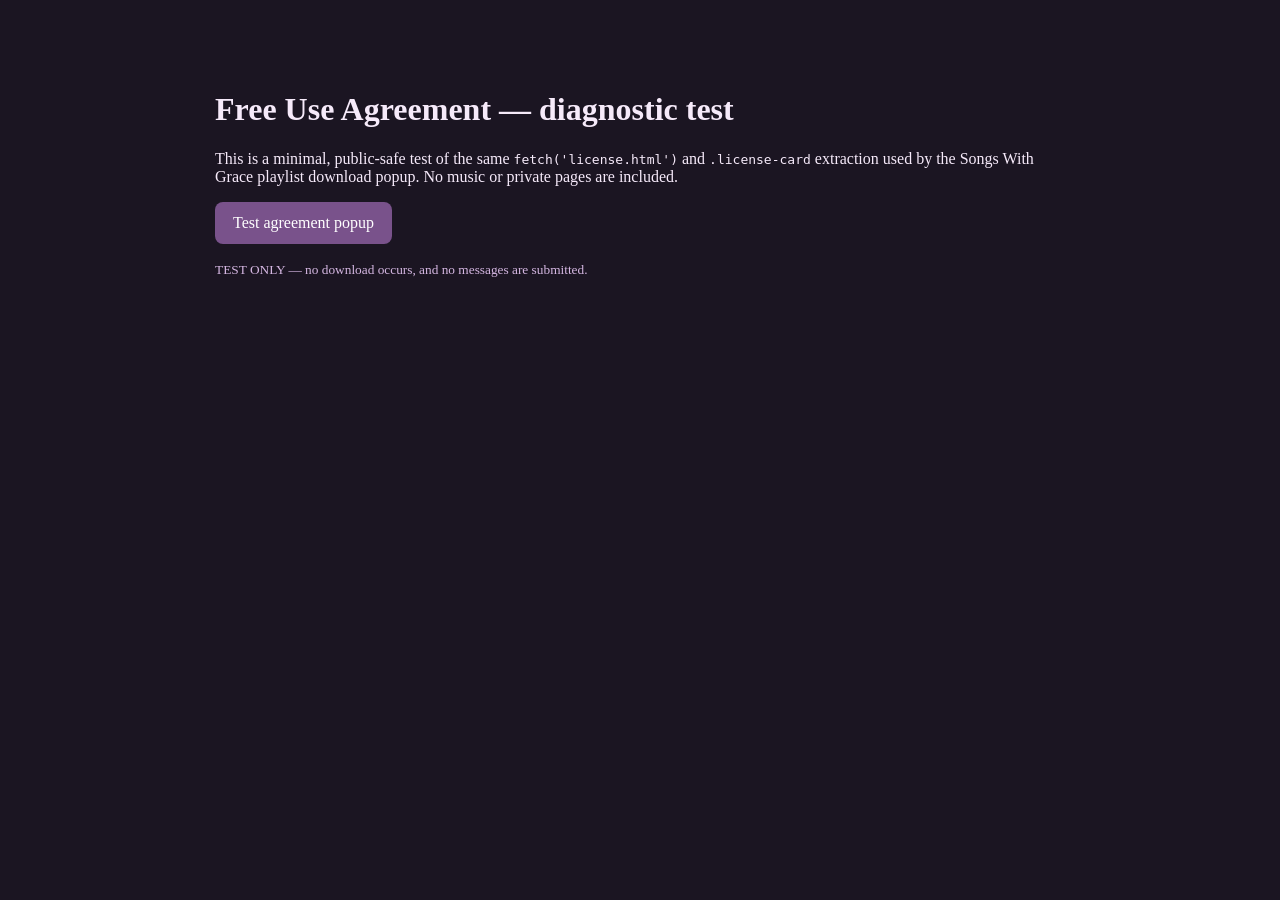
==== index.html @ 756e4d99 "Add files via upload" ====
<!doctype html><html lang="en"><head><meta charset="utf-8"><meta name="viewport" content="width=device-width,initial-scale=1"><title>SWG License Popup Diagnostic — TEST ONLY</title><style>body{font-family:Georgia,serif;background:#1b1522;color:#f6eafa;max-width:850px;margin:50px auto;padding:20px}button{font:inherit;padding:12px 18px;border-radius:8px;background:#79528b;color:white;border:0;cursor:pointer}.panel{background:#f1eaf4;color:#302639;border-radius:16px;padding:26px;margin-top:25px}.panel h2{color:#65407a}.terms{background:#fff;border:1px solid #aaa;border-radius:9px;padding:20px;max-height:300px;overflow:auto}.terms .license-card{background:transparent}label{display:block;margin:20px 0}small{color:#d5b7e2}</style></head><body><h1>Free Use Agreement — diagnostic test</h1><p>This is a minimal, public-safe test of the same <code>fetch('license.html')</code> and <code>.license-card</code> extraction used by the Songs With Grace playlist download popup. No music or private pages are included.</p><button id="open">Test agreement popup</button><section class="panel" id="panel" hidden><h2>Free Use Agreement</h2><p>Selected song: Diagnostic only (no download)</p><div id="terms" class="terms"></div><label><input id="agree" type="checkbox" disabled> I have read and agree to the Free Use License.</label><button id="close">Close</button><p id="status" role="status"></p></section><p><small>TEST ONLY — no download occurs, and no messages are submitted.</small></p><script>const panel=document.getElementById('panel'),terms=document.getElementById('terms'),agree=document.getElementById('agree'),status=document.getElementById('status');document.getElementById('open').addEventListener('click',async()=>{panel.hidden=false;agree.checked=false;agree.disabled=true;terms.textContent='Loading the Free Use License…';status.textContent='';try{const res=await fetch('license.html',{cache:'no-store'});if(!res.ok)throw new Error('License unavailable');const doc=new DOMParser().parseFromString(await res.text(),'text/html');const content=doc.querySelector('.license-card');if(!content)throw new Error('License content unavailable');terms.innerHTML=content.innerHTML;agree.disabled=false;status.textContent='Agreement loaded successfully.'}catch(e){terms.textContent='Unable to load the agreement. Please try again.';status.textContent='Load failed: '+e.message}});document.getElementById('close').addEventListener('click',()=>panel.hidden=true);</script></body></html>
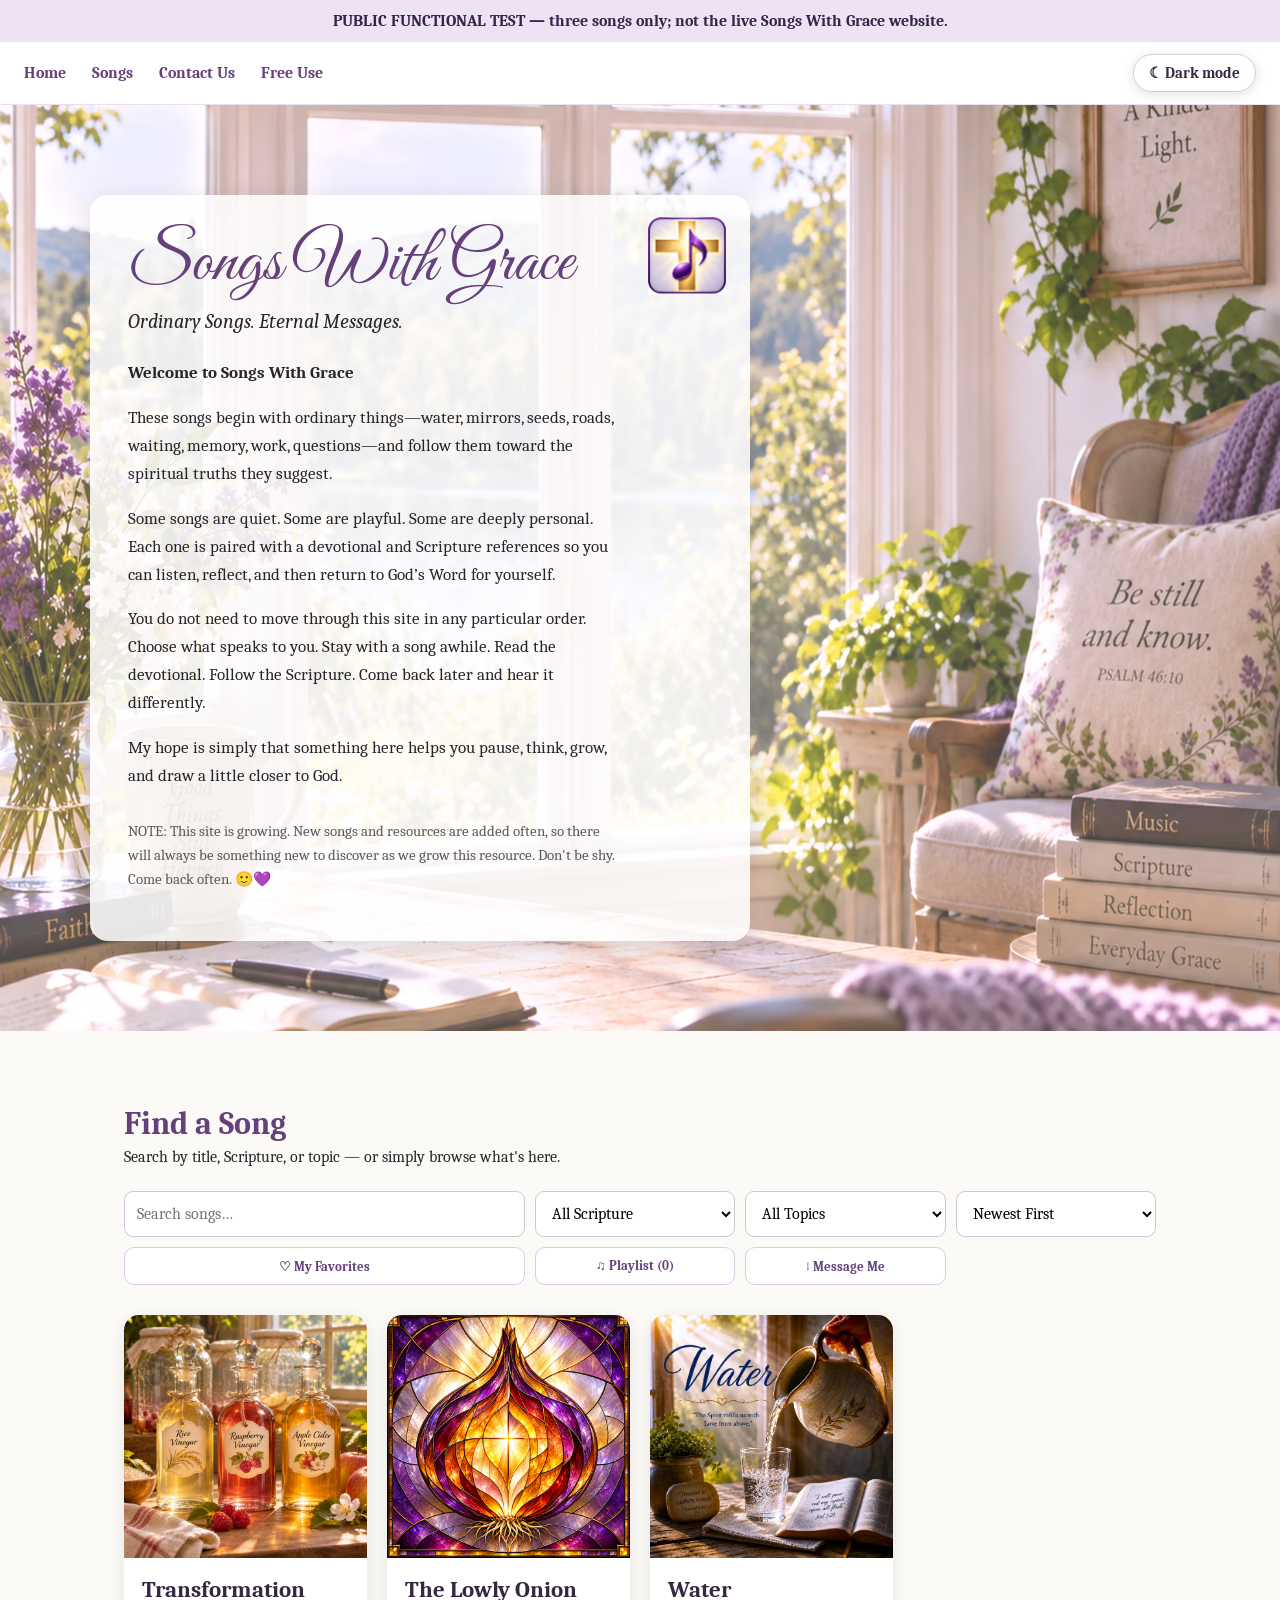
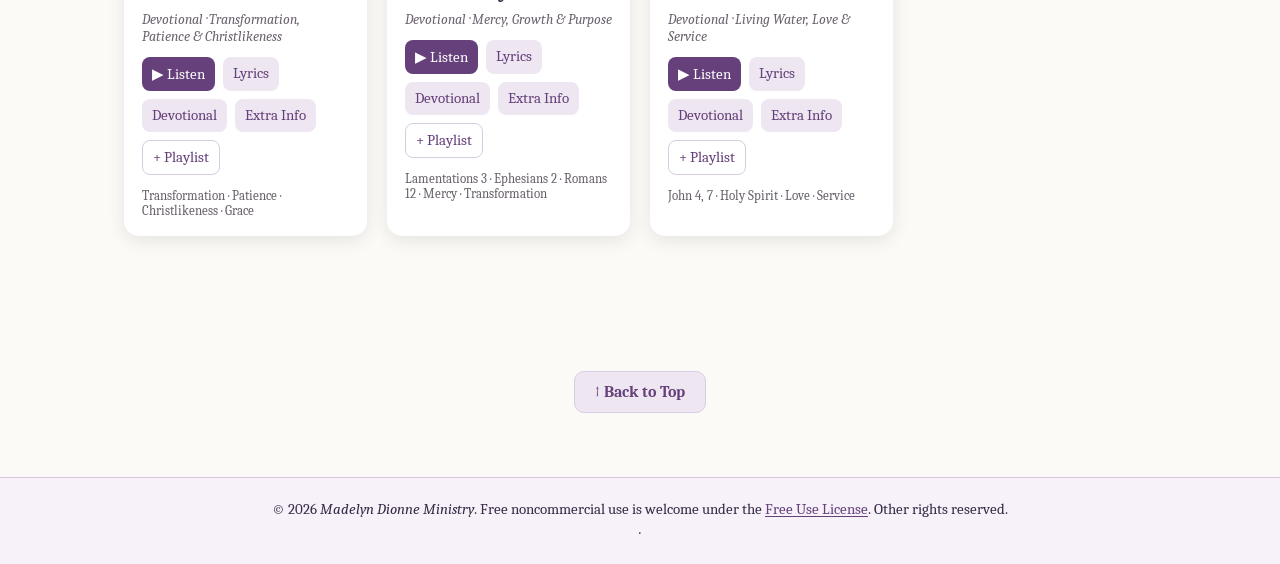
==== commit 443ab381: "Add files via upload" ====
--- a/index.html
+++ b/index.html
@@ -1 +1,264 @@
-<!doctype html><html lang="en"><head><meta charset="utf-8"><meta name="viewport" content="width=device-width,initial-scale=1"><title>SWG License Popup Diagnostic — TEST ONLY</title><style>body{font-family:Georgia,serif;background:#1b1522;color:#f6eafa;max-width:850px;margin:50px auto;padding:20px}button{font:inherit;padding:12px 18px;border-radius:8px;background:#79528b;color:white;border:0;cursor:pointer}.panel{background:#f1eaf4;color:#302639;border-radius:16px;padding:26px;margin-top:25px}.panel h2{color:#65407a}.terms{background:#fff;border:1px solid #aaa;border-radius:9px;padding:20px;max-height:300px;overflow:auto}.terms .license-card{background:transparent}label{display:block;margin:20px 0}small{color:#d5b7e2}</style></head><body><h1>Free Use Agreement — diagnostic test</h1><p>This is a minimal, public-safe test of the same <code>fetch('license.html')</code> and <code>.license-card</code> extraction used by the Songs With Grace playlist download popup. No music or private pages are included.</p><button id="open">Test agreement popup</button><section class="panel" id="panel" hidden><h2>Free Use Agreement</h2><p>Selected song: Diagnostic only (no download)</p><div id="terms" class="terms"></div><label><input id="agree" type="checkbox" disabled> I have read and agree to the Free Use License.</label><button id="close">Close</button><p id="status" role="status"></p></section><p><small>TEST ONLY — no download occurs, and no messages are submitted.</small></p><script>const panel=document.getElementById('panel'),terms=document.getElementById('terms'),agree=document.getElementById('agree'),status=document.getElementById('status');document.getElementById('open').addEventListener('click',async()=>{panel.hidden=false;agree.checked=false;agree.disabled=true;terms.textContent='Loading the Free Use License…';status.textContent='';try{const res=await fetch('license.html',{cache:'no-store'});if(!res.ok)throw new Error('License unavailable');const doc=new DOMParser().parseFromString(await res.text(),'text/html');const content=doc.querySelector('.license-card');if(!content)throw new Error('License content unavailable');terms.innerHTML=content.innerHTML;agree.disabled=false;status.textContent='Agreement loaded successfully.'}catch(e){terms.textContent='Unable to load the agreement. Please try again.';status.textContent='Load failed: '+e.message}});document.getElementById('close').addEventListener('click',()=>panel.hidden=true);</script></body></html>+<!DOCTYPE html>
+
+<html lang="en">
+<head>
+<meta charset="utf-8"/>
+<meta content="width=device-width, initial-scale=1" name="viewport"/>
+<link href="assets/favicon.png" rel="icon" type="image/png"/>
+<title>Songs With Grace</title>
+<link href="https://fonts.googleapis.com" rel="preconnect"/>
+<link crossorigin="" href="https://fonts.gstatic.com" rel="preconnect"/>
+<link href="https://fonts.googleapis.com/css2?family=Caladea:ital,wght@0,400;0,700;1,400;1,700&amp;family=Great+Vibes&amp;display=swap" rel="stylesheet"/>
+<link href="site-nav.css" rel="stylesheet"/><link href="swg-theme.css" rel="stylesheet"/><script src="swg-theme.js"></script>
+<style>
+:root{--purple:#65407a;--deep:#382742;--paper:#fbfaf7;--ink:#29262b;--soft:#eee7f2}
+*{box-sizing:border-box}
+html{scroll-behavior:smooth}
+body{margin:0;font-family:"Caladea",serif;color:var(--ink);background:var(--paper)}
+.hero{min-height:72vh;background:linear-gradient(rgba(255,255,255,.16),rgba(255,255,255,.30)),url('assets/main-page-hero.webp') center/cover no-repeat;display:flex;align-items:center;padding:7vw}
+.hero-box{position:relative;max-width:660px;background:rgba(255,255,255,.86);padding:34px 128px 34px 38px;border-radius:18px;box-shadow:0 8px 30px rgba(0,0,0,.14)}
+.hero-logo{position:absolute;top:22px;right:24px;width:78px;height:78px;object-fit:contain}
+h1{margin:0;color:var(--purple);font-family:"Great Vibes",cursive;font-size:clamp(2.9rem,5.3vw,4.8rem);font-weight:400;line-height:1.02;white-space:nowrap}
+.tagline{font-size:1.25rem;font-style:italic;margin:12px 0 26px}
+.welcome{font-size:1.06rem;line-height:1.65}.growing{font-size:.92rem;color:#5e5960}
+main{max-width:1080px;margin:auto;padding:48px 24px 70px}h2{color:var(--purple);font-size:2rem;margin-bottom:6px}.find-intro{margin-top:0}
+.controls{display:grid;grid-template-columns:2fr repeat(3,1fr);gap:10px;margin:25px 0 30px}
+input,select{width:100%;padding:12px;border:1px solid #cfc6d4;border-radius:9px;background:white;font:inherit}
+.grid{display:grid;grid-template-columns:repeat(4,minmax(0,1fr));gap:20px}
+.card{background:white;border-radius:15px;overflow:hidden;box-shadow:0 5px 18px rgba(0,0,0,.09)}
+.card img{width:100%;aspect-ratio:1;object-fit:cover;display:block}.card-body{padding:18px}.card h3{margin:0 0 8px;font-size:1.45rem;color:var(--deep)}
+.resource-type-card{font-size:.9rem;font-style:italic;color:#6d6370;margin:0 0 12px}.new-song-marker{display:none;margin-left:.28rem;color:var(--purple);font-weight:700;font-size:1rem;vertical-align:super;line-height:1}
+.actions{display:flex;flex-wrap:wrap;gap:8px}.actions a{padding:8px 10px;border-radius:8px;text-decoration:none;color:var(--purple);background:var(--soft);font-size:.92rem}.actions a.listen{background:var(--purple);color:white}
+.meta{font-size:.84rem;margin-top:13px;color:#68616b}.no-results{display:none;padding:20px;background:white;border-radius:12px}
+
+@media(max-width:920px){.controls{grid-template-columns:1fr 1fr}.grid{grid-template-columns:repeat(3,minmax(0,1fr))}}
+@media(max-width:720px){.hero{min-height:68vh;padding:20px}.hero-box{padding:24px 92px 24px 24px}.hero-logo{top:18px;right:18px;width:56px;height:56px}.controls{grid-template-columns:1fr}.grid{grid-template-columns:repeat(2,minmax(0,1fr));gap:12px}.card-body{padding:13px}.actions{gap:5px}.actions a{font-size:.78rem;padding:7px}}
+.favorites-toggle{border:1px solid #d8cce0;background:#fff;color:var(--purple);font-family:inherit;font-weight:700;border-radius:10px;padding:10px 14px;cursor:pointer}.favorites-toggle.active{background:#f3edf6}.favorites-note{text-align:center;color:#6d6370;font-size:.9rem;margin:8px 0 16px}
+.new-feature-mark{color:var(--purple);font-weight:700;margin-left:2px}.new-feature-mark[hidden]{display:none!important}
+.sr-only{position:absolute;width:1px;height:1px;padding:0;margin:-1px;overflow:hidden;clip:rect(0,0,0,0);white-space:nowrap;border:0}
+
+/* SWG Playlist */
+.playlist-add{border:1px solid #d8cce0;background:#fff;color:var(--purple);font:inherit;font-size:.92rem;padding:8px 10px;border-radius:8px;cursor:pointer}.playlist-add.is-added{background:#f3edf6;font-weight:700}.playlist-launch{border:1px solid #d8cce0;background:#fff;color:var(--purple);font-family:inherit;font-weight:700;border-radius:10px;padding:10px 14px;cursor:pointer}.playlist-panel{position:fixed;right:18px;bottom:18px;z-index:10000;width:min(430px,calc(100% - 30px));max-height:min(72vh,650px);display:none;flex-direction:column;background:#fbfaf7;border:1px solid #d8cce0;border-radius:16px;box-shadow:0 12px 34px rgba(0,0,0,.20);overflow:hidden}.playlist-panel.is-open{display:flex}.playlist-head{display:flex;align-items:center;justify-content:space-between;gap:12px;padding:15px 16px 10px;border-bottom:1px solid #e9e1ed}.playlist-head h2{font-size:1.35rem;margin:0}.playlist-close{border:0;background:transparent;color:var(--purple);font:700 1.45rem/1 Caladea,serif;cursor:pointer}.playlist-list{list-style:none;margin:0;padding:8px 12px;overflow:auto}.playlist-item{display:grid;grid-template-columns:1fr auto;gap:8px;align-items:center;padding:9px 4px;border-bottom:1px solid #eee7f2}.playlist-item.is-current{font-weight:700;color:var(--deep)}.playlist-item-actions{display:flex;gap:3px}.playlist-item button{border:0;background:transparent;color:var(--purple);font:inherit;cursor:pointer;padding:4px 5px}.playlist-empty{padding:18px;text-align:center;color:#6d6370}.playlist-player{padding:12px 16px 16px;border-top:1px solid #e9e1ed;background:#fff}.playlist-now{font-size:.9rem;margin:0 0 8px;color:#5e5960;min-height:1.2em}.playlist-player audio{width:100%;margin:0 0 9px}.playlist-controls{display:flex;gap:7px;flex-wrap:wrap}.playlist-controls button{border:0;border-radius:8px;background:var(--purple);color:#fff;font:inherit;font-weight:700;padding:8px 11px;cursor:pointer}.playlist-controls button.secondary{background:#eee7f2;color:var(--purple)}@media(max-width:560px){.playlist-panel{right:15px;bottom:15px;width:calc(100% - 30px);max-height:78vh}.playlist-add{font-size:.78rem;padding:7px}}@media print{.playlist-panel,.playlist-launch,.playlist-add{display:none!important}}
+
+/* Download license confirmation (index playlist only) */
+.swg-download-dialog[hidden]{display:none!important}.swg-download-dialog{position:fixed;inset:0;z-index:20000;background:rgba(30,20,37,.64);display:flex;align-items:center;justify-content:center;padding:16px}.swg-download-box{width:min(650px,100%);max-height:92vh;display:flex;flex-direction:column;background:#fbfaf7;border-radius:16px;padding:22px;box-shadow:0 14px 44px rgba(0,0,0,.3);font-family:Caladea,serif}.swg-download-box h2{margin:0 35px 8px 0;font-size:1.65rem}.swg-download-close{float:right;border:0;background:transparent;color:#65407a;font-size:1.7rem;cursor:pointer}.swg-license-toggle{align-self:flex-start;color:#65407a;background:#eee7f2;border:1px solid #d8cce0;border-radius:8px;font:inherit;padding:9px 12px;cursor:pointer}.swg-license-scroll{overflow-y:auto;min-height:0;max-height:38vh;border:1px solid #ded4e3;border-radius:9px;padding:12px 16px;margin:12px 0;line-height:1.5;background:white}.swg-license-scroll[hidden]{display:none}.swg-license-scroll .license-content{padding:0;max-width:none}.swg-license-scroll h1{font-family:Caladea,serif;font-size:1.7rem;white-space:normal}.swg-license-scroll h2{font-size:1.2rem;margin:1em 0 .35em}.swg-license-scroll p{margin:.5em 0}.swg-download-accept{display:flex;align-items:flex-start;gap:9px;margin:14px 0}.swg-download-accept input{width:auto;margin-top:4px}.swg-download-actions{display:flex;gap:10px;justify-content:flex-end;flex-wrap:wrap}.swg-download-actions button{font:inherit;border-radius:8px;padding:9px 15px;cursor:pointer;border:1px solid #d8cce0}.swg-download-confirm{background:#65407a;color:white}.swg-download-confirm:disabled{opacity:.45;cursor:not-allowed}.swg-download-help{font-size:.9rem;color:#6d6370}.playlist-controls .swg-download-button{background:#eee7f2;color:#65407a}
+
+/* Private visitor messages */
+.swg-message-form{max-width:650px;margin:22px 0 8px;padding:24px;background:#fff;border:1px solid #e5dce9;border-radius:14px}
+.swg-message-form label{display:block;margin:14px 0 6px;font-weight:700;color:var(--deep)}
+.swg-message-form input,.swg-message-form textarea{width:100%;padding:12px;border:1px solid #cfc6d4;border-radius:9px;background:white;font:inherit}
+.swg-message-form textarea{resize:vertical}
+.swg-message-form button{margin-top:16px;background:var(--purple);color:white;border:0;border-radius:9px;padding:12px 20px;font:inherit;font-weight:700;cursor:pointer}
+.swg-message-form button:hover,.swg-message-form button:focus-visible{background:var(--deep)}
+.swg-message-note{font-size:.9rem;color:#5e5960;line-height:1.5}
+
+/* The download agreement is always legible, including in dark mode. */
+html body .swg-download-box{background:#eee8f1!important;color:#29262b!important;color-scheme:light}
+html body .swg-download-box p,html body .swg-download-box label,html body .swg-download-box span,html body .swg-download-box li,html body .swg-download-box strong,html body .swg-download-box em{color:#29262b!important}
+html body .swg-download-box h2,html body .swg-download-box a{color:#65407a!important}
+html body .swg-download-box .swg-license-scroll{background:#f7f3f9!important;color:#29262b!important}
+html body .swg-download-box .swg-license-scroll h1,html body .swg-download-box .swg-license-scroll h2{color:#65407a!important}
+html body .swg-download-box .swg-download-confirm{background:#65407a!important;color:white!important}
+
+/* Index review: accessible return link and dark-mode contact heading. */
+.swg-back-to-top-wrap{text-align:center;padding:0 24px 24px}
+.swg-back-to-top{display:inline-block;padding:11px 20px;border:1px solid #d8cce0;border-radius:10px;background:#eee7f2;color:#65407a;font-weight:700;text-decoration:none}
+.swg-back-to-top:hover,.swg-back-to-top:focus-visible{background:#e2d3eb;text-decoration:underline}
+html[data-swg-theme="dark"] .site-info #swgMessageTitle{color:#d9b9ed}
+html[data-swg-theme="dark"] .swg-back-to-top{background:#382a43;color:#f1dcfc;border-color:#685774}
+html[data-swg-theme="dark"] .swg-back-to-top:hover,html[data-swg-theme="dark"] .swg-back-to-top:focus-visible{background:#493553}
+@media print{.swg-back-to-top-wrap{display:none}}
+</style>
+<!-- Privacy-friendly analytics by Plausible -->
+
+<script>
+  window.plausible=window.plausible||function(){(plausible.q=plausible.q||[]).push(arguments)},plausible.init=plausible.init||function(i){plausible.o=i||{}};
+  plausible.init()
+</script>
+<link href="swg-footer.css" rel="stylesheet"/>
+</head>
+<body id="browse-top"><div id="swg-test-notice" style="padding:12px;text-align:center;background:#eee3f5;color:#392449;font-weight:bold;position:relative;z-index:5">PUBLIC FUNCTIONAL TEST — three songs only; not the live Songs With Grace website.</div>
+<nav aria-label="Site menu" class="site-menu"><a href="#browse-top">Home</a><a href="#songs">Songs</a><a href="#contact-us">Contact Us</a><a href="license.html">Free Use</a></nav>
+<section class="hero">
+<div class="hero-box">
+<img alt="Songs With Grace logo" class="hero-logo" src="assets/favicon.png"/>
+<h1>Songs With Grace</h1>
+<div class="tagline">Ordinary Songs. Eternal Messages.</div>
+<div class="welcome">
+<strong>Welcome to Songs With Grace</strong>
+<p>These songs begin with ordinary things—water, mirrors, seeds, roads, waiting, memory, work, questions—and follow them toward the spiritual truths they suggest.</p>
+<p>Some songs are quiet. Some are playful. Some are deeply personal. Each one is paired with a devotional and Scripture references so you can listen, reflect, and then return to God’s Word for yourself.</p>
+<p>You do not need to move through this site in any particular order. Choose what speaks to you. Stay with a song awhile. Read the devotional. Follow the Scripture. Come back later and hear it differently.</p>
+<p>My hope is simply that something here helps you pause, think, grow, and draw a little closer to God.</p>
+<p class="growing" style="margin-top:2em">NOTE: This site is growing. New songs and resources are added often, so there will always be something new to discover as we grow this resource. Don't be shy. Come back often. 🙂💜</p>
+</div>
+</div>
+</section>
+<main id="songs">
+<h2>Find a Song</h2>
+<p class="find-intro">Search by title, Scripture, or topic — or simply browse what's here.</p>
+<div class="controls">
+<input aria-label="Search songs" id="search" placeholder="Search songs…" type="search"/>
+<select id="scripture"><option value="">All Scripture</option><option value="1 corinthians 13">1 Corinthians 13</option><option value="1 corinthians 15">1 Corinthians 15</option><option value="1 john 4">1 John 4</option><option value="1 samuel 16">1 Samuel 16</option><option value="1 samuel 3">1 Samuel 3</option><option value="1 thessalonians 5">1 Thessalonians 5</option><option value="2 corinthians 10">2 Corinthians 10</option><option value="2 corinthians 5">2 Corinthians 5</option><option value="2 peter 3">2 Peter 3</option><option value="2 timothy 1">2 Timothy 1</option><option value="2 timothy 2">2 Timothy 2</option><option value="2 timothy 3">2 Timothy 3</option><option value="acts 2">Acts 2</option><option value="acts 17">Acts 17</option><option value="colossians 2">Colossians 2</option><option value="ephesians 2">Ephesians 2</option><option value="ecclesiastes 3">Ecclesiastes 3</option><option value="ephesians 4">Ephesians 4</option><option value="galatians 1">Galatians 1</option><option value="galatians 2">Galatians 2</option><option value="galatians 3">Galatians 3–4</option><option value="hebrews 4">Hebrews 4</option><option value="isaiah 49">Isaiah 49</option><option value="isaiah 55">Isaiah 55</option><option value="james 4">James 4</option><option value="james 1">James 1</option><option value="jeremiah 18">Jeremiah 18</option><option value="jeremiah 23">Jeremiah 23</option><option value="john 13">John 13</option><option value="john 15">John 15</option><option value="john 3">John 3</option><option value="john 16">John 16</option><option value="john 4">John 4</option><option value="john 7">John 7</option><option value="luke 15">Luke 15</option><option value="mark 4">Mark 4</option><option value="matthew 6">Matthew 6</option><option value="philippians 1">Philippians 1</option><option value="proverbs 16">Proverbs 16</option><option value="proverbs 25">Proverbs 25</option><option value="proverbs">Proverbs</option><option value="psalm 1">Psalm 1</option><option value="psalm 139">Psalm 139</option><option value="psalm 42">Psalm 42</option><option value="psalm 46">Psalm 46</option><option value="psalm 85">Psalm 85</option><option value="psalm 77">Psalm 77</option><option value="romans 12">Romans 12</option><option value="romans 6">Romans 6</option><option value="romans 8">Romans 8</option><option value="john 8">John 8</option><option value="matthew 5">Matthew 5</option><option value="luke 10">Luke 10</option><option value="revelation 2">Revelation 2</option><option value="colossians 3">Colossians 3</option><option value="psalm 51">Psalm 51</option><option value="luke 12">Luke 12</option><option value="matthew 25">Matthew 25</option><option value="1 timothy 6">1 Timothy 6</option><option value="2 corinthians 9">2 Corinthians 9</option><option value="hebrews 13">Hebrews 13</option><option value="revelation 21">Revelation 21</option><option value="psalm 90">Psalm 90</option><option value="ephesians 1">Ephesians 1</option><option value="galatians 4">Galatians 4</option><option value="genesis 1">Genesis 1</option><option value="exodus 20">Exodus 20</option></select>
+<select id="topic"><option value="">All Topics</option><option value="adoption">Adoption</option><option value="aging">Aging</option><option value="awakening">Awakening</option><option value="belief">Belief</option><option value="calling">Calling</option><option value="caregiving">Caregiving</option><option value="christ">Christ</option><option value="christlikeness">Christlikeness</option><option value="dignity">Dignity</option><option value="discernment">Discernment</option><option value="encouragement">Encouragement</option><option value="faith">Faith</option><option value="faithfulness">Faithfulness</option><option value="family">Family</option><option value="gardening">Gardening</option><option value="god's presence">God's Presence</option><option value="gospel">Gospel</option><option value="grace">Grace</option><option value="gratitude">Gratitude</option><option value="growth">Growth</option><option value="healing">Healing</option><option value="heirship">Heirship</option><option value="holy spirit">Holy Spirit</option><option value="hope">Hope</option><option value="humor">Humor</option><option value="identity">Identity</option><option value="inheritance">Inheritance</option><option value="integrity">Integrity</option><option value="lament">Lament</option><option value="legacy">Legacy</option><option value="listening">Listening</option><option value="living water">Living Water</option><option value="love">Love</option><option value="meditation">Meditation</option><option value="memory">Memory</option><option value="mercy">Mercy</option><option value="peace">Peace</option><option value="prayer">Prayer</option><option value="presence">Presence</option><option value="promise">Promise</option><option value="proverbs">Proverbs</option><option value="pruning">Pruning</option><option value="redemption">Redemption</option><option value="refuge">Refuge</option><option value="remembrance">Remembrance</option><option value="repentance">Repentance</option><option value="restoration">Restoration</option><option value="return">Return</option><option value="revival">Revival</option><option value="righteousness">Righteousness</option><option value="rootedness">Rootedness</option><option value="salvation">Salvation</option><option value="scripture">Scripture</option><option value="service">Service</option><option value="speech">Speech</option><option value="stewardship">Stewardship</option><option value="stillness">Stillness</option><option value="suffering">Suffering</option><option value="surrender">Surrender</option><option value="temptation">Temptation</option><option value="thoughts">Thoughts</option><option value="time">Time</option><option value="transformation">Transformation</option><option value="trust">Trust</option><option value="truth">Truth</option><option value="wisdom">Wisdom</option><option value="devotion">Devotion</option><option value="renewal">Renewal</option><option value="joy">Joy</option><option value="generosity">Generosity</option><option value="wealth">Wealth</option><option value="compassion">Compassion</option><option value="heaven">Heaven</option><option value="eternity">Eternity</option></select>
+<select aria-label="Sort songs" id="sort"><option value="newest">Newest First</option><option value="oldest">Oldest First</option><option value="az">Title A–Z</option><option value="za">Title Z–A</option><option value="updated">Recently Updated</option></select><button aria-pressed="false" class="favorites-toggle" id="favoritesToggle" type="button">♡ My Favorites<span aria-label="New" class="new-feature-mark" data-new-until="2026-10-19">*</span></button><button aria-controls="playlistPanel" aria-expanded="false" class="playlist-launch" id="playlistLaunch" type="button">♫ Playlist (0)</button>
+<button aria-label="Message Me" class="playlist-launch" onclick="window.location.hash='contact-us'" type="button">↓ Message Me</button>
+</div><div class="favorites-note" hidden="" id="favoritesNote">Showing favorites saved in this browser.</div>
+<section class="grid" id="songGrid"><article class="card" data-added="2026-11-18T00:00:00" data-new-date="2026-11-18" data-page="transformation.html" data-search="transformation vinegar rice raspberry apple cider fermentation patience growth grace christlikeness holy hands" data-title="Transformation" data-updated="2026-11-18T00:00:00"><a data-swg-action="cover" data-swg-song-link="Transformation" href="transformation.html"><img alt="Transformation cover artwork" loading="lazy" src="assets/transformation-cover.webp"/></a><div class="card-body"><h3><a data-swg-action="title" data-swg-song-link="Transformation" href="transformation.html" style="color:inherit;text-decoration:none">Transformation</a><span aria-label="New song" class="new-song-marker" title="New song">*</span></h3><div class="resource-type-card">Devotional · Transformation, Patience &amp; Christlikeness</div><div class="actions"><a class="listen" data-swg-action="listen" data-swg-song-link="Transformation" href="transformation.html#listen">▶ Listen</a><a data-swg-action="lyrics" data-swg-song-link="Transformation" href="transformation.html#lyrics">Lyrics</a><a data-swg-action="devotional" data-swg-song-link="Transformation" href="transformation.html#devotional">Devotional</a><a data-swg-action="extra-info" data-swg-song-link="Transformation" href="transformation.html#extra">Extra Info</a><button aria-pressed="false" class="playlist-add" data-page="transformation.html" type="button">+ Playlist</button></div><div class="meta">Transformation · Patience · Christlikeness · Grace</div></div></article><article class="card" data-added="2026-11-03T00:00:00" data-new-date="2026-11-03" data-page="the-lowly-onion.html" data-search="the lowly onion mercy mercies grace growth transformation purpose identity layers lamentations 3 ephesians 2 romans 12 galatians 5" data-title="The Lowly Onion" data-updated="2026-11-03T00:00:00"><a data-swg-action="cover" data-swg-song-link="The Lowly Onion" href="the-lowly-onion.html"><img alt="The Lowly Onion stained glass cover artwork" loading="lazy" src="assets/the-lowly-onion-cover.webp"/></a><div class="card-body"><h3><a data-swg-action="title" data-swg-song-link="The Lowly Onion" href="the-lowly-onion.html" style="color:inherit;text-decoration:none">The Lowly Onion</a><span aria-label="New song" class="new-song-marker" title="New song">*</span></h3><div class="resource-type-card">Devotional · Mercy, Growth &amp; Purpose</div><div class="actions"><a class="listen" data-swg-action="listen" data-swg-song-link="The Lowly Onion" href="the-lowly-onion.html#listen">▶ Listen</a><a data-swg-action="lyrics" data-swg-song-link="The Lowly Onion" href="the-lowly-onion.html#lyrics">Lyrics</a><a data-swg-action="devotional" data-swg-song-link="The Lowly Onion" href="the-lowly-onion.html#devotional">Devotional</a><a data-swg-action="extra-info" data-swg-song-link="The Lowly Onion" href="the-lowly-onion.html#extra">Extra Info</a><button aria-pressed="false" class="playlist-add" data-page="the-lowly-onion.html" type="button">+ Playlist</button></div><div class="meta">Lamentations 3 · Ephesians 2 · Romans 12 · Mercy · Transformation</div></div></article>
+
+
+
+
+
+<article class="card" data-added="2026-09-24T10:40:00" data-page="water.html" data-search="water john 4 john 7 john 15 2 corinthians 4 1 john 4 galatians 5 philippians 4 romans 8 2 corinthians 1 living water holy spirit love mercy service peace comfort" data-title="Water" data-updated="2026-09-24T10:40:00">
+<a data-swg-action="cover" data-swg-song-link="Water" href="water.html"><img alt="Water song cover" loading="lazy" src="assets/water-cover.webp"/></a>
+<div class="card-body"><h3><a data-swg-action="title" data-swg-song-link="Water" href="water.html" style="color:inherit;text-decoration:none">Water</a></h3><div class="resource-type-card">Devotional · Living Water, Love &amp; Service</div>
+<div class="actions"><a class="listen" data-swg-action="listen" data-swg-song-link="Water" href="water.html#listen">▶ Listen</a><a data-swg-action="lyrics" data-swg-song-link="Water" href="water.html#lyrics">Lyrics</a><a data-swg-action="devotional" data-swg-song-link="Water" href="water.html#devotional">Devotional</a><a data-swg-action="extra-info" data-swg-song-link="Water" href="water.html#extra">Extra Info</a><button aria-pressed="false" class="playlist-add" data-page="water.html" type="button">+ Playlist</button></div><div class="meta">John 4, 7 · Holy Spirit · Love · Service</div></div>
+</article>
+
+
+
+
+
+
+
+
+
+
+</section>
+<div class="no-results" id="noResults">Nothing here yet. Try another word—or browse what's here.</div>
+</main>
+<div class="site-info">
+
+</div>
+<aside aria-hidden="true" aria-label="My Playlist" class="playlist-panel" id="playlistPanel">
+<div class="playlist-head"><h2>My Playlist</h2><button aria-label="Close playlist" class="playlist-close" id="playlistClose" type="button">×</button></div>
+<div class="playlist-empty" id="playlistEmpty">Your playlist is empty. Add songs from the song cards.</div>
+<ol class="playlist-list" id="playlistList"></ol>
+<div class="playlist-player">
+<p class="swg-playlist-download-help" style="font-size:.94rem;line-height:1.4;margin:4px 0 12px;color:#65407a">To download: select a song in this playlist, then choose <strong>Download Song</strong>. The Free Use agreement will appear before downloading.</p>
+<p class="playlist-now" id="playlistNow">Choose songs, then press Play All.</p>
+<audio controls="" controlslist="nodownload" id="playlistAudio" preload="none"></audio>
+<div class="playlist-controls">
+<button id="playlistPlayAll" type="button">▶ Play All</button>
+<button class="secondary" id="playlistPrev" type="button">◀ Previous</button>
+<button class="secondary" id="playlistNext" type="button">Next ▶</button>
+<button class="secondary" id="playlistClear" type="button">Clear</button>
+<button class="secondary swg-download-button" id="swgDownloadOpen" type="button">↓ Download Song</button>
+</div>
+</div>
+</aside><div aria-labelledby="swgDownloadTitle" aria-modal="true" class="swg-download-dialog" hidden="" id="swgDownloadDialog" role="dialog">
+<div class="swg-download-box">
+<div><button aria-label="Close" class="swg-download-close" id="swgDownloadClose" type="button">×</button><h2 id="swgDownloadTitle">Free Use Agreement</h2></div>
+<p id="swgDownloadSongName">Please review the Free Use terms before downloading.</p>
+<div class="swg-license-scroll" id="swgLicenseTerms"></div>
+<label class="swg-download-accept"><input id="swgDownloadAgree" type="checkbox"><span>I have read and agree to the Free Use License.</span></input></label>
+<div class="swg-download-actions"><button id="swgDownloadCancel" type="button">Cancel</button><button class="swg-download-confirm" disabled="" id="swgDownloadConfirm" type="button">Agree &amp; Download</button></div>
+</div>
+</div>
+<div class="swg-back-to-top-wrap"><a class="swg-back-to-top" href="#browse-top">↑ Back to Top</a></div>
+<footer class="site-footer" id="browse-bottom"><p data-swg-copyright="true">© 2026 <em>Madelyn Dionne Ministry</em>. Free noncommercial use is welcome under the <a href="license.html">Free Use License</a>. Other rights reserved.</p><nav aria-label="Footer links">  ·  </nav></footer>
+<script>
+const grid=document.getElementById('songGrid');
+const noResults=document.getElementById('noResults');
+const search=document.getElementById('search'), scripture=document.getElementById('scripture'), topic=document.getElementById('topic'), sort=document.getElementById('sort');
+const favoritesToggle=document.getElementById('favoritesToggle'), favoritesNote=document.getElementById('favoritesNote'); let favoritesOnly=false;
+function favoritePages(){try{return JSON.parse(localStorage.getItem('swgFavorites')||'[]')}catch(e){return []}}
+function cards(){ return [...grid.querySelectorAll('.card')]; }
+function filterSongs(){
+ const terms=[search.value,scripture.value,topic.value].filter(Boolean).join(' ').toLowerCase().split(/\s+/).filter(Boolean);
+ let visible=0;
+ const favs=favoritePages(); cards().forEach(card=>{ const matches=terms.every(term=>card.dataset.search.toLowerCase().includes(term)); const favOk=!favoritesOnly||favs.includes(card.dataset.page); const ok=matches&&favOk; card.style.display=ok?'':'none'; if(ok) visible++; });
+ noResults.style.display=visible?'none':'block';
+}
+function sortSongs(){
+ const mode=sort.value; const arr=cards();
+ arr.sort((a,b)=>{
+  if(mode==='az'||mode==='za'){ const c=a.dataset.title.localeCompare(b.dataset.title); return mode==='az'?c:-c; }
+  const key=mode==='updated'?'updated':'added'; const av=new Date(a.dataset[key]), bv=new Date(b.dataset[key]);
+  return mode==='oldest'?av-bv:bv-av;
+ });
+ arr.forEach(c=>grid.appendChild(c));
+}
+[search,scripture,topic].forEach(el=>el.addEventListener('input',filterSongs));
+sort.addEventListener('change',()=>{sortSongs();filterSongs();});
+favoritesToggle.addEventListener('click',()=>{favoritesOnly=!favoritesOnly;favoritesToggle.classList.toggle('active',favoritesOnly);favoritesToggle.setAttribute('aria-pressed',String(favoritesOnly));favoritesToggle.innerHTML=(favoritesOnly?'♥ My Favorites':'♡ My Favorites')+'<span class="new-feature-mark" data-new-until="2026-10-19" aria-label="New">*</span>'; const nm=favoritesToggle.querySelector('.new-feature-mark'); if(nm){const d=new Date();d.setHours(0,0,0,0);if(d>=new Date('2026-10-19T00:00:00'))nm.hidden=true;}favoritesNote.hidden=!favoritesOnly;filterSongs();});
+sortSongs();filterSongs();
+</script>
+<script>(function(){const today=new Date();today.setHours(0,0,0,0);document.querySelectorAll('.new-feature-mark[data-new-until]').forEach(m=>{const end=new Date(m.dataset.newUntil+'T00:00:00');if(today>=end)m.hidden=true;});})();
+function updateNewSongMarkers(){
+ const today=new Date();
+ today.setHours(0,0,0,0);
+ document.querySelectorAll('.card[data-new-date]').forEach(card=>{
+   const parts=card.dataset.newDate.split('-').map(Number);
+   if(parts.length!==3) return;
+   const launch=new Date(parts[0],parts[1]-1,parts[2]);
+   const expires=new Date(launch); expires.setDate(expires.getDate()+14);
+   const marker=card.querySelector('.new-song-marker');
+   if(marker) marker.style.display=(today < expires)?'inline':'none';
+ });
+}
+updateNewSongMarkers();
+</script>
+<script src="assets/swg-playlist.js"></script><script>
+/* Remove obsolete song-page download links; playlist is the download gateway. */
+(function(){
+  function clean(){
+    var player=document.querySelector('audio#listen');
+    if(!player)return;
+    document.querySelectorAll('a,button,.swg-song-download-wrap').forEach(function(el){
+      if(el.closest('.swg-playlist-download-help,nav,.site-footer'))return;
+      if(el.matches('.swg-song-download-wrap') || (/^\s*[↓⬇]?\s*Download Song\s*$/i.test(el.textContent||'') && !el.closest('#playlistPanel'))){
+        el.remove();
+      }
+    });
+  }
+  if(document.readyState==='loading')document.addEventListener('DOMContentLoaded',clean);else clean();
+  window.addEventListener('load',clean);
+})();
+</script>
+<script>
+/* Playlist download gate: select a song, review terms, agree, then download. */
+(function(){
+ const open=document.getElementById('swgDownloadOpen'), dialog=document.getElementById('swgDownloadDialog');
+ const terms=document.getElementById('swgLicenseTerms'),agree=document.getElementById('swgDownloadAgree');
+ const confirm=document.getElementById('swgDownloadConfirm'),name=document.getElementById('swgDownloadSongName');
+ const list=document.getElementById('playlistList'),audio=document.getElementById('playlistAudio');
+ if(!open||!dialog)return;
+ let selected=null;
+ function songs(){try{const x=JSON.parse(localStorage.getItem('swgPlaylist')||'[]');return Array.isArray(x)?x:[]}catch(e){return []}}
+ function close(){dialog.hidden=true;agree.checked=false;confirm.disabled=true;open.focus()}
+ document.getElementById('swgDownloadClose').addEventListener('click',close);
+ document.getElementById('swgDownloadCancel').addEventListener('click',close);
+ dialog.addEventListener('click',e=>{if(e.target===dialog)close()});
+ document.addEventListener('keydown',e=>{if(e.key==='Escape'&&!dialog.hidden)close()});
+ agree.addEventListener('change',()=>{confirm.disabled=!agree.checked});
+ open.addEventListener('click',async()=>{
+   const items=songs();
+   const src=audio.getAttribute('src')||'';
+   selected=items.find(s=>s.audio===src)||null;
+   if(!selected){alert('Please select a song in your playlist first, then choose Download Song.');return}
+   name.textContent='Selected song: '+selected.title;
+   agree.checked=false;confirm.disabled=true;
+   terms.textContent='Loading the Free Use License…';
+   dialog.hidden=false;
+   try{
+     const res=await fetch('license.html',{cache:'no-store'});
+     if(!res.ok)throw new Error('License unavailable');
+     const doc=new DOMParser().parseFromString(await res.text(),'text/html');
+     const content=doc.querySelector('.license-card');
+     if(!content)throw new Error('License content unavailable');
+     terms.innerHTML=content.innerHTML;
+   }catch(e){terms.innerHTML='<p>Unable to load the agreement. Please try again.</p>';agree.disabled=true;return}
+   agree.disabled=false;
+ });
+ confirm.addEventListener('click',()=>{
+   if(!agree.checked||!selected)return;
+   const url=selected.audio||('assets/'+selected.page.replace(/\.html$/i,'')+'.mp3');
+   const a=document.createElement('a');a.href=url;a.download=url.split('/').pop();document.body.appendChild(a);a.click();a.remove();
+   if(typeof window.plausible==='function')window.plausible('Song Download',{props:{song:selected.title}});
+   close();
+ });
+})();
+</script>
+</body></html>
--- a/site-nav.css
+++ b/site-nav.css
@@ -0,0 +1,13 @@
+.site-menu{background:#fff;border-bottom:1px solid #e9e1ed;padding:12px 24px;display:flex;align-items:center;justify-content:center;flex-wrap:wrap;gap:10px 26px;font-family:"Caladea",serif}
+.site-menu a{color:#65407a;text-decoration:none;font-weight:700;line-height:1.4}
+.site-menu a:hover,.site-menu a:focus-visible{text-decoration:underline}
+.site-menu a:focus-visible{outline:2px solid #65407a;outline-offset:5px}
+.site-info{max-width:1080px;margin:0 auto;padding:10px 24px 55px;display:grid;grid-template-columns:repeat(2,minmax(0,1fr));gap:24px}
+.site-info section{background:#fff;border-radius:14px;padding:24px 28px;box-shadow:0 4px 16px rgba(0,0,0,.06);scroll-margin-top:20px}
+.site-info h2{color:#65407a;margin:0 0 12px;font-size:1.7rem}
+.site-info p{line-height:1.65;margin:0 0 12px}
+.site-info p:last-child{margin-bottom:0}
+.site-footer{padding:25px 22px 32px;text-align:center;border-top:1px solid #e9e1ed;color:#5e5960;font-family:"Caladea",serif;font-size:.9rem;line-height:1.6}
+.site-footer p{margin:0 auto;max-width:800px}
+@media(max-width:680px){.site-menu{gap:8px 16px;font-size:.94rem}.site-info{grid-template-columns:1fr;padding:10px 16px 38px;gap:16px}.site-info section{padding:22px}}
+@media print{.site-menu,.site-footer{display:none!important}}
--- a/swg-theme.css
+++ b/swg-theme.css
@@ -0,0 +1,127 @@
+/* Songs With Grace shared optional night palette */
+html[data-swg-theme="dark"]{color-scheme:dark;--purple:#d9b9ed;--deep:#f0dff5;--paper:#19151f;--ink:#f1eaf0;--soft:#382a43}
+html[data-swg-theme="dark"] .site-menu,html[data-swg-theme="dark"] .site-info section{background:#28212f;border-color:#51415b;color:var(--ink)}
+html[data-swg-theme="dark"] .site-menu a,html[data-swg-theme="dark"] .site-footer a{color:#e4c9f2}
+html[data-swg-theme="dark"] .site-footer{border-color:#51415b;color:#c8b9cd}
+html[data-swg-theme="dark"] .hero{background-image:linear-gradient(rgba(18,12,24,.56),rgba(18,12,24,.68)),url('assets/main-page-hero.webp')}
+html[data-swg-theme="dark"] .hero-box{background:rgba(31,24,39,.91);box-shadow:0 8px 30px rgba(0,0,0,.4)}
+html[data-swg-theme="dark"] .growing,html[data-swg-theme="dark"] .tagline{color:#e2d5e5}
+html[data-swg-theme="dark"] .card,html[data-swg-theme="dark"] .no-results,html[data-swg-theme="dark"] .swg-message-form,html[data-swg-theme="dark"] .swg-message{background:#28212f;border-color:#51415b}
+html[data-swg-theme="dark"] .resource-type-card,html[data-swg-theme="dark"] .resource-type,html[data-swg-theme="dark"] .meta,html[data-swg-theme="dark"] .favorites-note,html[data-swg-theme="dark"] .swg-message-note,html[data-swg-theme="dark"] .share-status,html[data-swg-theme="dark"] .swg-print-guidance{color:#c8b9cd!important}
+html[data-swg-theme="dark"] input,html[data-swg-theme="dark"] select,html[data-swg-theme="dark"] textarea,html[data-swg-theme="dark"] .swg-message-form input:not([type=hidden]){background:#302739;color:#f1eaf0;border-color:#685774}
+html[data-swg-theme="dark"] input::placeholder,html[data-swg-theme="dark"] textarea::placeholder{color:#c8b9cd}
+html[data-swg-theme="dark"] .favorites-toggle,html[data-swg-theme="dark"] .playlist-launch,html[data-swg-theme="dark"] .playlist-add{background:#302739;color:#e4c9f2;border-color:#685774}
+html[data-swg-theme="dark"] .favorites-toggle.active,html[data-swg-theme="dark"] .playlist-add.is-added{background:#493553}
+html[data-swg-theme="dark"] .actions a{background:#45324f;color:#f1dcfc}
+html[data-swg-theme="dark"] .actions a.listen,html[data-swg-theme="dark"] .swg-message-form button{background:#75508d;color:#fff}
+html[data-swg-theme="dark"] .playlist-panel,html[data-swg-theme="dark"] .swg-download-box{background:#28212f;color:#f1eaf0;border-color:#685774}
+html[data-swg-theme="dark"] .playlist-head,html[data-swg-theme="dark"] .playlist-player{border-color:#51415b}
+html[data-swg-theme="dark"] .playlist-player,html[data-swg-theme="dark"] .swg-license-scroll{background:#302739;color:#f1eaf0;border-color:#685774}
+html[data-swg-theme="dark"] .playlist-item{border-color:#51415b}
+html[data-swg-theme="dark"] .playlist-now,html[data-swg-theme="dark"] .playlist-empty,html[data-swg-theme="dark"] .swg-download-help{color:#c8b9cd}
+html[data-swg-theme="dark"] .playlist-controls button.secondary,html[data-swg-theme="dark"] .playlist-controls .swg-download-button,html[data-swg-theme="dark"] .swg-license-toggle{background:#493553;color:#f1dcfc;border-color:#685774}
+html[data-swg-theme="dark"] .swg-playlist-download-help{color:#e4c9f2!important}
+html[data-swg-theme="dark"] .section-bar,html[data-swg-theme="dark"] .song-introduction{background:#382a43!important;color:#f1eaf0}
+html[data-swg-theme="dark"] .song-introduction h2{color:#d9b9ed!important}
+html[data-swg-theme="dark"] section h2{border-color:#51415b}
+html[data-swg-theme="dark"] .section-bar span{color:#b9a4c4}
+html[data-swg-theme="dark"] .swg-message-form label{color:#f0dff5}
+html[data-swg-theme="dark"] .share-actions button,html[data-swg-theme="dark"] .share-actions a{color:#d9b9ed}
+.swg-theme-toggle{font:700 .92rem Caladea,serif;border:1px solid #d8cce0;border-radius:999px;background:rgba(255,255,255,.94);color:#382742;padding:9px 15px;cursor:pointer;box-shadow:0 2px 12px rgba(0,0,0,.12);margin-left:auto;white-space:nowrap}
+html[data-swg-theme="dark"] .swg-theme-toggle{background:#302739;color:#f1dcfc;border-color:#8c739d}
+.swg-theme-toggle:focus-visible{outline:2px solid currentColor;outline-offset:3px}
+@media print{html[data-swg-theme="dark"]{color-scheme:light;--purple:#65407a;--deep:#382742;--paper:#fff;--ink:#000;--soft:#eee7f2}html[data-swg-theme="dark"] #devotional,html[data-swg-theme="dark"] #devotional *{color:#000!important;background:#fff!important}.swg-theme-toggle{display:none!important}}
+
+/* Song-page private-message form: layout in BOTH themes. */
+.resource .swg-message{margin:34px 0 12px;padding:24px;border:1px solid #d8cce0;border-radius:14px;background:#f8f4fa}
+.resource .swg-message-form{display:grid;grid-template-columns:minmax(0,1fr);gap:14px;max-width:620px;margin-top:16px;background:transparent}
+.resource .swg-message-form label{display:block;font-weight:700;line-height:1.5}
+.resource .swg-message-form input:not([type=hidden]),
+.resource .swg-message-form textarea{display:block;width:100%;min-width:0;box-sizing:border-box;margin:6px 0 0;padding:12px;border:1px solid #d1c4d9;border-radius:9px;background:#fff;color:#29262b;font:inherit}
+.resource .swg-message-form textarea{min-height:140px;resize:vertical}
+.resource .swg-message-form button{justify-self:start;width:auto;padding:12px 22px;border:0;border-radius:9px;background:#65407a;color:#fff;font:700 1rem Caladea,serif;cursor:pointer}
+.resource .swg-message-form button:hover{background:#382742}
+.resource .swg-message-note{line-height:1.55}
+html[data-swg-theme="dark"] .resource .swg-message{background:#28212f;border-color:#51415b}
+html[data-swg-theme="dark"] .resource .swg-message-form{background:transparent}
+html[data-swg-theme="dark"] .resource .swg-message-form input:not([type=hidden]),
+html[data-swg-theme="dark"] .resource .swg-message-form textarea{background:#302739;color:#f1eaf0;border-color:#685774}
+html[data-swg-theme="dark"] .resource .swg-message-form button{background:#75508d;color:#fff}
+html[data-swg-theme="dark"] .resource .swg-message-form button:hover{background:#8961a2}
+/* Injected devotional Scripture reader: keep label legible on its light button. */
+html[data-swg-theme="dark"] #devotional button:not(.print-btn),
+html[data-swg-theme="dark"] #devotional a[class*="scripture"],
+html[data-swg-theme="dark"] #devotional button[class*="scripture"]{background:#e9d9f1!important;color:#382742!important;border-color:#b79ac9!important}
+html[data-swg-theme="dark"] #devotional button:not(.print-btn) *,
+html[data-swg-theme="dark"] #devotional a[class*="scripture"] *{color:#382742!important}
+@media(max-width:640px){.resource .swg-message{padding:18px}.resource .swg-message-form{max-width:100%}}
+@media print{.resource .swg-message{display:none!important}}
+
+/* Theme control for pages with custom navigation (ministry workspaces, special pages). */
+.swg-theme-floating{position:fixed;right:18px;top:14px;z-index:9999;margin-left:0}
+/* Shared night-mode refinements for special layouts and Scripture modal. */
+html[data-swg-theme="dark"] .scripture-card{background:#28212f;color:#f1eaf0}
+html[data-swg-theme="dark"] .scripture-picks button{background:#382a43;color:#f1eaf0;border-color:#685774}
+html[data-swg-theme="dark"] .scripture-picks button.active{background:#75508d;color:#fff}
+html[data-swg-theme="dark"] .scripture-copy,html[data-swg-theme="dark"] .scripture-error-detail{color:#c8b9cd;border-color:#51415b}
+html[data-swg-theme="dark"] .swg-song-download-panel{background:#28212f;color:#f1eaf0}
+html[data-swg-theme="dark"] .swg-song-download-panel h2,html[data-swg-theme="dark"] .swg-song-download-panel a{color:#d9b9ed}
+html[data-swg-theme="dark"] header:not(.hero){background:#28212f;color:#f1eaf0}
+html[data-swg-theme="dark"] main,html[data-swg-theme="dark"] article{color:var(--ink,#f1eaf0)}
+@media(max-width:640px){.swg-theme-floating{right:8px;top:8px;padding:7px 10px}}
+@media print{.swg-theme-floating{display:none!important}}
+
+
+/* November 2026: targeted contrast repairs for legacy and ministry layouts. */
+html[data-swg-theme="dark"] .content-card,
+html[data-swg-theme="dark"] .update,
+html[data-swg-theme="dark"] .mission,
+html[data-swg-theme="dark"] .intro,
+html[data-swg-theme="dark"] .day-toc,
+html[data-swg-theme="dark"] .audio-note,
+html[data-swg-theme="dark"] .gift a,
+html[data-swg-theme="dark"] .file,
+html[data-swg-theme="dark"] .pill {background:#302739;color:#f1eaf0;border-color:#685774}
+html[data-swg-theme="dark"] .page-head p,
+html[data-swg-theme="dark"] .lead,
+html[data-swg-theme="dark"] .tech-note,
+html[data-swg-theme="dark"] .update-kicker,
+html[data-swg-theme="dark"] .update h3,
+html[data-swg-theme="dark"] .update em,
+html[data-swg-theme="dark"] .file strong,
+html[data-swg-theme="dark"] .day h3,
+html[data-swg-theme="dark"] .scripture,
+html[data-swg-theme="dark"] .christmas-note {color:#e4c9f2}
+html[data-swg-theme="dark"] .file span,
+html[data-swg-theme="dark"] .preview-note,
+html[data-swg-theme="dark"] .muted {color:#c8b9cd}
+html[data-swg-theme="dark"] .update h2 {border-color:#685774}
+html[data-swg-theme="dark"] .card h3,
+html[data-swg-theme="dark"] #lyrics h3,
+html[data-swg-theme="dark"] #devotional h3,
+html[data-swg-theme="dark"] #letter h3 {color:#f0dff5}
+html[data-swg-theme="dark"] .day-toc a,
+html[data-swg-theme="dark"] .gift a {color:#e4c9f2}
+html[data-swg-theme="dark"] .card:not(.resource .card),
+html[data-swg-theme="dark"] main .card {border-color:#51415b}
+html[data-swg-theme="dark"] .file {border-style:dashed}
+html[data-swg-theme="dark"] .preview-cover {background:#302739;border-color:#685774}
+/* The projection PDF viewer remains white: its embedded PDF is authored independently. */
+@media print {html[data-swg-theme="dark"] .content-card,html[data-swg-theme="dark"] .update,html[data-swg-theme="dark"] .mission,html[data-swg-theme="dark"] .intro {background:white!important;color:black!important}}
+
+/* Consistent accessible footer in both themes */
+footer, .swg-shared-footer {text-align:center;padding:24px 18px;border-top:1px solid #d8cce0;background:#f3edf6;color:#382742;font-family:Caladea,Georgia,serif;line-height:1.55}
+footer [data-swg-copyright],.swg-shared-footer [data-swg-copyright]{color:inherit!important;margin:10px auto}
+footer [data-swg-copyright] a{color:#65407a!important;text-decoration:underline}
+html[data-swg-theme="dark"] footer,html[data-swg-theme="dark"] .swg-shared-footer{background:#241d2b!important;color:#f0e4f5!important;border-color:#5d4c69!important}
+html[data-swg-theme="dark"] footer [data-swg-copyright] a{color:#e1b9f7!important}
+.swg-free-use-section{max-width:900px;margin:40px auto;padding:24px;border:1px solid #d8cce0;border-radius:14px;background:#f8f4fa;color:#382742}
+.swg-free-use-section h2{margin-top:0}
+html[data-swg-theme="dark"] .swg-free-use-section{background:#302739;color:#f1eaf0;border-color:#685774}
+@media print{.swg-shared-footer{display:none!important}}
+
+/* Shared message dropdown and conditional subject field */
+.swg-message-form select{display:block;width:100%;min-width:0;box-sizing:border-box;margin:6px 0 0;padding:12px;border:1px solid #d1c4d9;border-radius:9px;background:#fff;color:#29262b;font:inherit}
+.swg-message-form [hidden]{display:none!important}
+.swg-form-status{min-height:1em;margin:0;font-size:.9rem}
+html[data-swg-theme="dark"] .swg-message-form select{background:#302739;color:#f1eaf0;border-color:#685774}
--- a/swg-footer.css
+++ b/swg-footer.css
@@ -0,0 +1,7 @@
+/* Shared footer presentation. */
+footer.site-footer{box-sizing:border-box;width:100%;margin-top:2.5rem;padding:1.25rem 1rem;text-align:center;font-family:Caladea,Georgia,serif;font-size:0.95rem;line-height:1.5;color:var(--text,#382a45);background:var(--surface,#f7f2fa);border-top:1px solid rgba(110,68,133,.25)}
+footer.site-footer p{margin:0 auto;max-width:70rem}footer.site-footer a{color:var(--accent,#693c85);text-decoration:underline;text-underline-offset:2px}
+footer.site-footer a:focus-visible{outline:2px solid currentColor;outline-offset:3px}
+html[data-theme="dark"] footer.site-footer,body.dark-mode footer.site-footer,body.dark footer.site-footer{background:#251c30;color:#f5effa;border-top-color:#665477}
+html[data-theme="dark"] footer.site-footer a,body.dark-mode footer.site-footer a,body.dark footer.site-footer a{color:#e5c8ff}
+@media print{footer.site-footer{display:none!important}}
